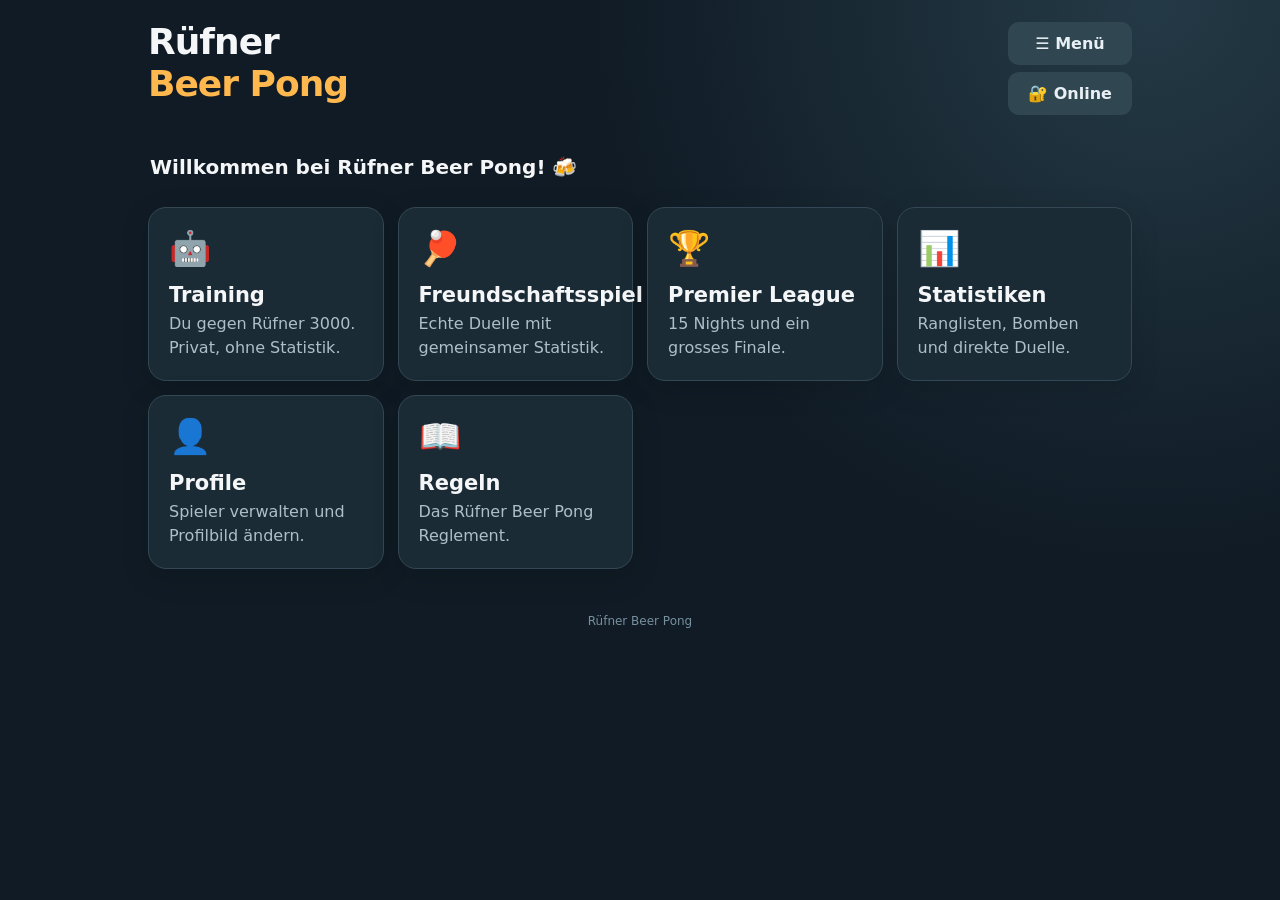
==== index.html @ dce1b036 "Add files via upload" ====
<!doctype html><html lang="de"><head><meta charset="utf-8"><meta name="viewport" content="width=device-width,initial-scale=1,viewport-fit=cover"><meta name="theme-color" content="#101b25"><link rel="manifest" href="manifest.webmanifest"><link rel="icon" href="icon-192.png" type="image/png"><link rel="apple-touch-icon" href="icon-192.png"><title>Rüfner Beer Pong</title><link rel="stylesheet" href="style.css?v=37"></head><body><div id="app"></div><script src="online-config.js"></script><script src="app.js?v=39" defer></script></body></html>
---- style.css ----
:root{font-family:Inter,system-ui,-apple-system,Segoe UI,sans-serif;color:#f4f6f8;background:#101b25}*{box-sizing:border-box}body{margin:0;min-height:100vh;background:radial-gradient(circle at 90% 0%,#243a46 0,transparent 38%),#101b25}button,input,select{font:inherit}button{cursor:pointer;border:0}.shell{max-width:1020px;margin:auto;padding:22px 18px 75px}.top{display:flex;align-items:center;justify-content:space-between;gap:12px;margin-bottom:30px}.brand{font-weight:900;letter-spacing:-1px;font-size:clamp(23px,5vw,36px)}.brand span{color:#ffb84d}.muted{color:#9aadb9}.tiny{font-size:12px}.pill{border:1px solid #3c5260;border-radius:50px;padding:7px 12px;font-size:12px;color:#d5e1e7}.hero{padding:26px;border-radius:22px;background:linear-gradient(125deg,#243d49,#172732);border:1px solid #38515d;margin-bottom:22px}.hero h1{font-size:clamp(28px,5vw,44px);margin:8px 0}.hero p{max-width:580px;line-height:1.5}.eyebrow{font-size:12px;font-weight:800;letter-spacing:2px;color:#ffbf5e;text-transform:uppercase}.grid{display:grid;grid-template-columns:repeat(auto-fit,minmax(230px,1fr));gap:14px}.card{background:#1b2b36;border:1px solid #334854;border-radius:18px;padding:20px;box-shadow:0 8px 30px #0002}.action{text-align:left;color:inherit;transition:transform .15s,border-color .15s;width:100%}.action:hover{transform:translateY(-3px);border-color:#ffb84d}.action .emoji{font-size:34px}.action h3{font-size:21px;margin:15px 0 5px}.action p{color:#afbec7;margin:0;line-height:1.5}.btn{background:#ffb84d;color:#17232a;padding:11px 16px;border-radius:11px;font-weight:800}.btn.secondary{background:#304651;color:#e8f0f5}.btn.danger{background:#65353b;color:#fff}.btn:disabled{opacity:.45;cursor:not-allowed}.row{display:flex;align-items:center;gap:10px;flex-wrap:wrap}.between{justify-content:space-between}.section{margin:24px 0 13px}.section h2{margin:0}.panel{background:#1b2b36;border:1px solid #334854;border-radius:18px;padding:18px;margin:12px 0}.field{display:flex;flex-direction:column;gap:7px;margin:12px 0}.field label{font-size:13px;color:#c0d0d8}.field input,.field select{width:100%;border:1px solid #49606c;background:#101e27;color:white;border-radius:11px;padding:12px}.field input[type=file]{padding:8px}.player{display:flex;gap:9px;align-items:center}.avatar{width:42px;height:42px;display:grid;place-items:center;background:#405763;border-radius:50%;font-weight:800;overflow:hidden;flex:none}.avatar img{width:100%;height:100%;object-fit:cover}.cupfield{position:relative;min-height:265px;background:linear-gradient(145deg,#244d48,#163831);border:1px solid #396c5c;border-radius:20px;margin:14px 0;padding:16px;display:flex;justify-content:center;align-items:center}.cups{position:relative;width:290px;height:230px;max-width:100%}.cup{position:absolute;transform:translate(-50%,-50%);width:47px;height:47px;border-radius:50%;background:#f7d4a5;border:5px solid #f7f4e9;box-shadow:inset 0 0 0 7px #dc714d,0 4px 8px #0005;color:#24323a;font-size:12px;font-weight:900;transition:.15s}.cup:hover{filter:brightness(1.15)}.cup.selected{background:#ffe269;border-color:#ffde5e;box-shadow:0 0 0 4px #ffde5e55}.cup.candidate{box-shadow:0 0 0 5px #f9c44b88;animation:pulse 1s infinite}.cup.pending{border-color:#68e5e3}.cup:disabled{cursor:default;opacity:.8}.score{font-size:28px;font-weight:900}.badge{display:inline-block;padding:5px 9px;border-radius:8px;background:#3a515d;font-size:12px}.notice{padding:12px 14px;background:#2d4852;border-left:3px solid #ffb84d;border-radius:8px;margin:10px 0}.matchgrid{display:grid;grid-template-columns:1fr 1fr;gap:14px}.matchgrid .cupfield{min-height:260px}.matchgrid .cups{transform:scale(.8)}.matchgrid .cup{width:47px;height:47px}.table{width:100%;border-collapse:collapse;font-size:14px}.table th,.table td{text-align:left;padding:12px 8px;border-bottom:1px solid #354955}.table th{color:#9cb2bd;font-size:12px}.table-wrap{overflow:auto}.stat{padding:18px;border-radius:14px;background:#263b46;flex:1;min-width:120px}.stat strong{font-size:25px;display:block}.stat span{font-size:12px;color:#afc0c8}.tabs{display:flex;gap:8px;flex-wrap:wrap;margin:14px 0}.tabs button{padding:10px 12px;border-radius:10px;background:#304550;color:#fff}.tabs button.active{background:#ffb84d;color:#18232b;font-weight:800}details{background:#1c303b;border-radius:12px;padding:14px;margin:8px 0}summary{font-weight:700;cursor:pointer}details p{line-height:1.6;color:#c8d4db}footer{margin-top:45px;color:#77909f;font-size:12px;text-align:center}@keyframes pulse{50%{filter:brightness(1.3)}}@media(max-width:650px){.shell{padding:14px 12px 55px}.matchgrid{grid-template-columns:1fr}.matchgrid .cupfield{min-height:225px}.matchgrid .cups{transform:scale(.85)}.card{padding:16px}.top{margin-bottom:18px}.table{font-size:12px}.table th,.table td{padding:9px 5px}}

/* Spielfeld: beide Dreiecke stehen sich gegenüber, mobil ohne seitliches Scrollen. */
.matchstack{max-width:520px;margin:0 auto;display:flex;flex-direction:column;gap:3px}.matchstack .cupfield{margin:0;min-height:0;height:clamp(155px,24vh,235px);padding:0;touch-action:manipulation}.matchstack .cups{width:290px;height:230px;max-width:none;transform:scale(.68);transform-origin:center center;flex-shrink:0}.matchstack .board-top{transform:scale(.68) rotate(180deg)}.matchstack .board-top .cup{transform:translate(-50%,-50%) rotate(180deg)}.board-label{text-align:center;font-size:13px;color:#c7d8df;font-weight:700;padding:3px}.board-divider{text-align:center;font-size:18px;line-height:20px}.match-notice{font-size:14px}.match-summary{padding:12px}.match-summary .score{font-size:20px}.game-actions{margin-top:12px}.game-actions .btn{font-size:13px;padding:10px 12px}.match-stats{font-size:12px}
@media(max-width:650px){.matchstack .cupfield{height:clamp(150px,23vh,205px)}.matchstack .cups{transform:scale(.58)}.matchstack .board-top{transform:scale(.58) rotate(180deg)}.matchstack .cup{width:47px;height:47px}.match-summary .avatar{width:30px;height:30px}.match-summary .score{font-size:17px}.section:has(+ .match-summary){margin:8px 0}.matchstack .board-label{font-size:12px}.match-notice{margin:7px 0;padding:9px}.match-stats{padding:10px}}

/* V1.3: ein durchgehender Tisch, feste Spielerpositionen, seitliche Steuerung */
.game-screen{max-width:640px;margin:auto}.game-title{margin:6px 0}.game-title h2{font-size:19px}.game-title .btn{padding:7px 11px;font-size:12px}.game-screen .match-summary{margin:5px 0;padding:8px 12px}.game-screen .match-summary .score{font-size:16px}.game-screen .match-notice{margin:6px 0;padding:7px 10px;font-size:12px}.table-with-actions{display:grid;grid-template-columns:minmax(0,1fr) 52px;gap:8px;align-items:center}.matchstack{width:100%;max-width:520px;gap:0;display:flex;position:relative;padding:4px 5px;border:7px solid #845738;border-radius:22px;background:linear-gradient(100deg,#103e40,#175457 47%,#103c3f);box-shadow:inset 0 0 0 2px #b18b5b,0 12px 30px #0006}.matchstack .cupfield{width:100%;height:clamp(150px,27vh,220px);min-height:0;margin:0;padding:0;border:0;border-radius:0;background:transparent}.matchstack .cups{width:290px;height:230px;max-width:none;flex-shrink:0;transform:scale(.62);transform-origin:center}.matchstack .board-top{transform:scale(.62) rotate(180deg)}.matchstack .board-top .cup{transform:translate(-50%,-50%) rotate(180deg)}.table-side-label{text-align:center;color:#f4f6f8;font-weight:800;font-size:12px;padding:2px}.table-middle-line{height:1px;width:75%;margin:auto;background:#c6e1d566}.game-actions{display:flex;flex-direction:column;align-items:stretch;gap:8px;align-self:center}.game-actions .action-icon{padding:10px 4px;font-size:20px;min-width:44px;min-height:44px}.cup.red{background:#ffb2b3;box-shadow:inset 0 0 0 7px #c72f41,0 4px 8px #0005}.cup.blue{background:#a9d4ff;box-shadow:inset 0 0 0 7px #2373d4,0 4px 8px #0005}.cup.candidate{box-shadow:0 0 0 5px #f9c44b99}.cup.pending{border-color:#68e5e3}.rerack-panel{margin:8px 0;padding:12px}.rerack-panel h3{margin:0 0 8px}.formation-grid{display:grid;grid-template-columns:repeat(auto-fit,minmax(90px,1fr));gap:8px;margin:8px 0}.formation-choice{background:#294650;border:2px solid #486a74;border-radius:12px;padding:4px;min-height:78px}.formation-choice svg{display:block;width:100%;height:90px}.formation-choice:hover{border-color:#ffb84d}.game-screen .match-stats{padding:8px;font-size:11px;margin:8px 0}.finish-panel{margin:8px 0}.finish-panel h2{margin:0 0 8px}.finish-panel .btn{margin:4px}
@media(max-width:650px){.shell:has(.game-screen){padding:8px 9px 20px}.shell:has(.game-screen) .top{margin-bottom:8px}.shell:has(.game-screen) .top .brand{font-size:22px}.game-screen .match-summary .avatar{width:26px;height:26px}.matchstack{border-width:5px}.matchstack .cupfield{height:clamp(132px,25vh,188px)}.matchstack .cups{transform:scale(.54)}.matchstack .board-top{transform:scale(.54) rotate(180deg)}.table-with-actions{grid-template-columns:minmax(0,1fr) 46px;gap:5px}.game-actions .action-icon{min-width:40px;min-height:40px;font-size:18px;padding:8px 2px}.game-screen .match-summary .score{font-size:14px}.game-screen .match-summary .player{font-size:12px}}
@media(max-height:740px) and (max-width:650px){.matchstack .cupfield{height:125px}.matchstack .cups{transform:scale(.49)}.matchstack .board-top{transform:scale(.49) rotate(180deg)}.game-screen .match-summary .row{gap:4px}.game-screen .match-notice{padding:5px 8px}}

/* V1.4 – volle Tischbreite: die Bedienung liegt auf der freien Tischfläche. */
.table-with-actions{display:block}
.matchstack{max-width:580px;width:100%;padding-bottom:4px}
.game-actions{position:absolute;left:7px;top:50%;transform:translateY(-50%);z-index:5;display:flex;flex-direction:column;gap:7px;margin:0}
.game-actions .action-icon{min-width:38px;min-height:38px;padding:6px 4px;font-size:19px;background:#183a40d9;border:1px solid #6e9b9d99;color:white;box-shadow:0 2px 6px #0004}
.matchstack .cupfield{height:clamp(175px,28vh,235px)}
.matchstack .cups{transform:scale(.78)}
.matchstack .board-top{transform:scale(.78) rotate(180deg)}
.matchstack .cup{width:50px;height:50px}
@media(max-width:650px){
 .matchstack{border-width:5px}
 .matchstack .cupfield{height:clamp(155px,25vh,205px)}
 .matchstack .cups{transform:scale(.67)}
 .matchstack .board-top{transform:scale(.67) rotate(180deg)}
 .matchstack .cup{width:53px;height:53px}
 .game-actions{left:3px;gap:5px}
 .game-actions .action-icon{min-width:34px;min-height:34px;font-size:17px;padding:4px 2px}
}
@media(max-height:740px) and (max-width:650px){
 .matchstack .cupfield{height:clamp(136px,23vh,170px)}
 .matchstack .cups{transform:scale(.61)}
 .matchstack .board-top{transform:scale(.61) rotate(180deg)}
}

/* V1.5: Spielfeld aufräumen, grosse Becher mit sichtbarem Abstand */
.game-screen{max-width:760px}
.game-screen .match-stats{display:none}
.matchstack{max-width:700px}
.matchstack .cupfield{height:clamp(188px,29vh,258px)}
.matchstack .cups{transform:scale(.89)}
.matchstack .board-top{transform:scale(.89) rotate(180deg)}
.matchstack .cup{width:47px;height:47px;border-width:4px;box-shadow:inset 0 0 0 6px #dc714d,0 4px 8px #0005}
.matchstack .cup.red{box-shadow:inset 0 0 0 6px #c72f41,0 4px 8px #0005}
.matchstack .cup.blue{box-shadow:inset 0 0 0 6px #2373d4,0 4px 8px #0005}
.matchstack .cup.candidate{box-shadow:0 0 0 5px #f9c44b99}
.rerack-backdrop{position:fixed;inset:0;z-index:80;background:#07151cbb;display:grid;place-items:center;padding:16px;overflow:auto}
.rerack-backdrop .rerack-panel{width:min(560px,100%);max-height:90dvh;overflow:auto;margin:0;padding:18px;background:#203640;border:2px solid #6c959b;box-shadow:0 20px 60px #000a}
.rerack-backdrop .rerack-panel h3{font-size:23px;text-align:center;margin:0 0 15px}
.rerack-backdrop .formation-grid{grid-template-columns:repeat(auto-fit,minmax(110px,1fr));gap:12px}
.rerack-backdrop .formation-choice{min-height:105px}
.rerack-backdrop .formation-choice svg{height:110px}
.trick-flash{position:fixed;inset:0;z-index:90;display:grid;place-items:center;pointer-events:none;background:#06151e80;animation:flashEnter .4s ease-out both}
.trick-flash-inner{text-align:center;padding:24px 20px;width:min(95vw,580px);border-radius:24px;background:linear-gradient(135deg,#2a1c42ee,#53351bee);border:3px solid #ffd06a;box-shadow:0 0 50px #ffc64e77;animation:trickGlow 1.1s ease-in-out infinite alternate}
.trick-flash-title{font-size:clamp(34px,9vw,66px);font-weight:1000;color:#ffe18b;text-shadow:0 0 22px #ffb84d;letter-spacing:1px}
.trick-flash-task{font-size:clamp(23px,6vw,39px);font-weight:900;color:white;margin-top:14px}
@keyframes flashEnter{from{opacity:0;transform:scale(.92)}to{opacity:1;transform:scale(1)}}
@keyframes trickGlow{from{box-shadow:0 0 25px #ffbd4877}to{box-shadow:0 0 65px #ffd86ccc}}
@media(max-width:650px){
 .game-screen .match-notice{font-size:12px}
 .matchstack .cupfield{height:clamp(163px,26vh,210px)}
 .matchstack .cups{transform:scale(.74)}
 .matchstack .board-top{transform:scale(.74) rotate(180deg)}
 .matchstack .cup{width:47px;height:47px}
 .rerack-backdrop .formation-grid{grid-template-columns:repeat(2,minmax(0,1fr))}
}
@media(max-width:370px){.matchstack .cups{transform:scale(.67)}.matchstack .board-top{transform:scale(.67) rotate(180deg)}}
@media(max-height:740px) and (max-width:650px){.matchstack .cupfield{height:clamp(145px,24vh,185px)}}

/* V1.6: COM-Trickshot-Auswahl immer über dem Spielfeld */
.trick-choice-backdrop{position:fixed;inset:0;z-index:110;background:rgba(3,12,18,.84);display:grid;place-items:center;padding:14px;overscroll-behavior:contain}
.trick-choice-modal{width:min(540px,100%);max-height:calc(100dvh - 28px);overflow:auto;background:linear-gradient(155deg,#18363d,#0d202b);border:2px solid #d6aa55;border-radius:20px;padding:20px;box-shadow:0 20px 80px #000b;text-align:center}
.trick-choice-title{font-size:clamp(24px,6vw,38px);font-weight:900;color:#ffdd85;text-shadow:0 0 24px #ffb93a99}
.trick-choice-modal p{margin:8px 0 18px}
.trick-choice-grid{display:grid;grid-template-columns:repeat(2,minmax(0,1fr));gap:10px}
.trick-choice-grid .btn{white-space:normal;min-height:52px;padding:10px 7px}
@media(max-width:380px){.trick-choice-modal{padding:12px}.trick-choice-grid{gap:6px}.trick-choice-grid .btn{font-size:13px;min-height:46px}}
/* V3.0 – kompakte Statistik auf dem Smartphone */
.compact-stats{width:100%;table-layout:fixed}
.compact-stats th:first-child,.compact-stats td:first-child{width:43%;text-align:left}
.compact-stats th:not(:first-child),.compact-stats td:not(:first-child){text-align:center}
.compact-stats td,.compact-stats th{padding:12px 6px}
.compact-stats td .btn{max-width:100%;white-space:normal;overflow-wrap:anywhere;text-align:left;padding:10px 8px;font-size:clamp(11px,3vw,14px)}
@media(max-width:440px){.compact-stats th,.compact-stats td{font-size:12px;padding:9px 3px}.compact-stats td .btn{font-size:12px}}

/* V3.1: kompakte Startseite, grosse gut erreichbare 3D-Becher */
.welcome-mini{display:flex;align-items:center;gap:12px;margin:0 0 18px;padding:10px 2px;font-size:clamp(16px,4vw,20px)}
.welcome-mini .avatar{width:38px;height:38px}
/* Dunkler, breiter Spieltisch ohne Mittelspalt. */
.game-screen{max-width:780px}
.matchstack{max-width:740px;padding:7px 4px;border:5px solid #546a7b;border-radius:24px;background:repeating-linear-gradient(143deg,rgba(72,112,143,.12) 0 13px,transparent 13px 31px),linear-gradient(145deg,#152b43,#101d33 55%,#1a344a);box-shadow:inset 0 0 0 2px #a4b4c066,0 14px 34px #0009}
.matchstack .cupfield{height:clamp(245px,34vh,300px);overflow:visible}
.matchstack .cups{transform:scale(1.10)}
.matchstack .board-top{transform:scale(1.10) rotate(180deg)}
.matchstack .cup{width:53px;height:60px;border:0;border-radius:0;background:transparent!important;box-shadow:none!important;overflow:visible;isolation:isolate;touch-action:manipulation;filter:drop-shadow(0 6px 4px #0008)}
.matchstack .cup::before{content:"";position:absolute;z-index:0;left:3px;right:3px;top:10px;bottom:2px;clip-path:polygon(0 0,100% 0,85% 100%,15% 100%);background:linear-gradient(90deg,#6f1529,#ed5665 26%,#d52243 64%,#79172b);border-radius:0 0 9px 9px}
.matchstack .cup::after{content:"";position:absolute;z-index:1;left:1px;right:1px;top:3px;height:24px;border-radius:50%;border:5px solid #ffd5d7;background:radial-gradient(ellipse at 50% 53%,#631522 0 56%,#b92a3c 62%,#e65768 100%);box-shadow:0 2px 2px #0005}
.matchstack .cup.blue::before{background:linear-gradient(90deg,#113b83,#4da7ff 27%,#1b71d9 64%,#0c3c87)}
.matchstack .cup.blue::after{border-color:#d5ecff;background:radial-gradient(ellipse at 50% 53%,#103d7d 0 56%,#286fc6 62%,#6db5ff 100%)}
.matchstack .cup.candidate{filter:drop-shadow(0 0 8px #ffd458) drop-shadow(0 5px 3px #0008)}
.matchstack .cup.pending{filter:drop-shadow(0 0 9px #6af9f1)}
.matchstack .cup.selected{filter:drop-shadow(0 0 9px #ffeb59)}
.matchstack .cup:disabled{opacity:.94}
.game-actions .undo-icon{font-size:30px;font-weight:900;min-height:52px;min-width:52px;border:2px solid #e8f2f6}
.table-middle-line{background:transparent}
@media(max-width:650px){
 .shell:has(.game-screen){padding-left:5px;padding-right:5px}
 .matchstack{border-width:4px;padding:4px 2px}
 .matchstack .cupfield{height:clamp(218px,31vh,280px)}
 .matchstack .cups{transform:scale(1)}
 .matchstack .board-top{transform:scale(1) rotate(180deg)}
 .matchstack .cup{width:53px;height:60px}
 .game-actions{left:2px}
 .game-actions .undo-icon{font-size:27px;min-width:43px;min-height:47px}
 .compact-stats th,.compact-stats td{padding:8px 2px}
 .compact-stats td .btn{font-size:11px;padding:8px 4px}
}
@media(max-width:355px){.matchstack .cups{transform:scale(.91)}.matchstack .board-top{transform:scale(.91) rotate(180deg)}}
@media(max-height:720px) and (max-width:650px){.matchstack .cupfield{height:clamp(200px,29vh,240px)}}

/* V3.3 – Spielfeld nach der Lieblingsskizze: zwei vollständige Pyramiden. */
.shell.shell-game{padding:0!important;max-width:100%;}
.shell-game .game-screen{width:100%;max-width:700px;margin:0 auto;}
.game-screen .table-with-actions{display:block!important;}
.game-screen .matchstack{box-sizing:border-box;position:relative;display:flex;flex-direction:column;gap:0;width:100%;max-width:700px;margin:0 auto;padding:0 4px;border:4px solid #50677b;border-radius:0;background:repeating-linear-gradient(145deg,#172b40 0 36px,#132438 36px 74px);box-shadow:inset 0 0 0 2px #92abc233,0 8px 25px #0007;overflow:hidden;}
.game-screen .matchstack .cupfield{height:clamp(235px,37dvh,350px)!important;min-height:0!important;flex:none;background:transparent;border:0;margin:0;padding:0;display:flex;align-items:center;justify-content:center;overflow:visible;}
.game-screen .matchstack .cups{width:290px;height:230px;max-width:none;flex-shrink:0;transform:scale(var(--cup-scale,1.07))!important;transform-origin:center;}
.game-screen .matchstack .board-top{transform:scale(var(--cup-scale,1.07)) rotate(180deg)!important;}
.game-screen .matchstack .board-top .cup{transform:translate(-50%,-50%) rotate(180deg)!important;}
.game-screen .matchstack .board-bottom .cup{transform:translate(-50%,-50%)!important;}
.game-screen .matchstack .cup{box-sizing:border-box;position:absolute;width:49px!important;height:67px!important;border:0!important;border-radius:0!important;background:transparent!important;box-shadow:none!important;filter:drop-shadow(0 5px 4px #0008);overflow:visible;opacity:1!important;touch-action:manipulation;transition:filter .15s;}
.game-screen .matchstack .cup::before{content:"";position:absolute;top:13px;bottom:1px;left:3px;right:3px;z-index:0;clip-path:polygon(0 0,100% 0,84% 100%,16% 100%);border-radius:0 0 9px 9px;background:linear-gradient(90deg,#651323,#e94e62 27%,#ce2740 69%,#751728);}
.game-screen .matchstack .cup::after{content:"";position:absolute;top:2px;left:0;right:0;height:23px;z-index:1;border:5px solid #ffd5d8;border-radius:50%;background:radial-gradient(ellipse at center,#64111e 0 56%,#a52235 65%,#e84c63 100%);box-shadow:0 2px 3px #0007,inset 0 1px 3px #0008;}
.game-screen .matchstack .cup.blue::before{background:linear-gradient(90deg,#0b3474,#50a7ff 28%,#1e75d8 67%,#0b377e);}
.game-screen .matchstack .cup.blue::after{border-color:#d6efff;background:radial-gradient(ellipse at center,#0d397a 0 56%,#2065b6 65%,#68b6ff 100%);}
.game-screen .matchstack .cup.candidate{filter:drop-shadow(0 0 9px #ffcf54) drop-shadow(0 5px 4px #0008);}
.game-screen .matchstack .cup.pending{filter:drop-shadow(0 0 9px #6af9f1);}
.game-screen .matchstack .cup:focus-visible{outline:3px solid #fff;outline-offset:4px;}
.game-screen .table-side-label{z-index:4;position:relative;display:flex;align-items:center;gap:9px;justify-content:flex-start;min-height:61px;padding:8px 64px 8px 16px;background:transparent!important;border:0!important;font-size:clamp(16px,4.2vw,22px);text-align:left;color:#e9f3fa;text-shadow:0 2px 6px #000a;}
.game-screen .table-side-label .avatar{width:43px;height:43px;flex:none;}
.game-screen .table-side-label .player-label{min-width:0;display:flex;flex-wrap:wrap;align-items:baseline;gap:4px;}
.game-screen .table-side-label strong{overflow:hidden;text-overflow:ellipsis;white-space:nowrap;}
.game-screen .table-side-label .throw-count{font-size:clamp(12px,3vw,16px);font-weight:600;color:#d7e7f4;}
.game-screen .table-side-label.player-top.is-active{color:#ff7d91;text-shadow:0 0 12px #ff3e69,0 0 25px #ff3e6966;}
.game-screen .table-side-label.player-bottom.is-active{color:#7dc8ff;text-shadow:0 0 12px #319dff,0 0 25px #319dff66;}
.game-screen .table-middle-line{height:0!important;}
.game-screen .game-actions{position:absolute;z-index:30;top:50%;left:7px;transform:translateY(-50%);display:flex;flex-direction:column;gap:8px;pointer-events:auto;}
.game-screen .game-actions .action-icon{width:clamp(42px,11vw,52px);height:clamp(42px,11vw,52px);min-width:0;min-height:0;padding:0;border:2px solid #87a9c4;border-radius:14px;background:#1c3349e8;color:white;font-size:22px;box-shadow:0 0 10px #58a7e544,0 4px 10px #0007;}
.game-screen .game-actions .undo-icon{font-size:29px;border-color:#d9edff;box-shadow:0 0 13px #91cbff77;}
.game-screen .game-actions .action-icon:nth-child(2){border-color:#79c0ff;box-shadow:0 0 12px #5db5ff66;}
.game-screen .game-actions .action-icon:nth-child(3){border-color:#d1a0ff;box-shadow:0 0 12px #c287ff66;}
.game-screen .game-actions .action-icon:active{filter:brightness(1.5);}
.game-screen .game-exit{position:absolute;z-index:31;right:10px;top:10px;width:44px;height:44px;border:2px solid #7291a9;border-radius:50%;background:#243a50de;color:white;font-size:27px;}
.game-screen .fullscreen-status{position:absolute;z-index:35;left:50%;top:50%;transform:translate(-50%,-50%);width:max-content;max-width:72%;padding:7px 11px;border-radius:24px;background:#081a2cdd;color:#e9f3fa;text-align:center;font-size:12px;pointer-events:none;}
.game-screen .finish-panel{margin:8px;}
@media(max-width:650px){.game-screen .matchstack{--cup-scale:clamp(.82,calc((100vw - 24px)/320px),1.15);}.game-screen .table-side-label{min-height:57px;padding-left:12px;}.game-screen .matchstack .cupfield{height:clamp(220px,36dvh,330px)!important;}}
@media(max-width:360px){.game-screen .matchstack{--cup-scale:.85;}.game-screen .game-actions{left:3px;}}
@media(max-height:700px) and (max-width:650px){.game-screen .matchstack .cupfield{height:clamp(195px,34dvh,260px)!important;}}

/* V3.5: Aufrechte rote Becher, aktive Namen und Wurftext als eine Neonzeile. */
.game-screen .matchstack .board-top .cup{transform:translate(-50%,-50%)!important;}
.game-screen .table-side-label .player-label{display:flex;align-items:center;min-width:0;flex:1;}
.game-screen .table-side-label .player-status{display:inline-flex;align-items:baseline;gap:5px;min-width:0;max-width:100%;white-space:nowrap;}
.game-screen .table-side-label .player-status strong{flex:0 1 auto;min-width:0;overflow:hidden;text-overflow:ellipsis;}
.game-screen .table-side-label .throw-count{display:inline;flex:none;font-weight:800;font-size:clamp(12px,3.2vw,17px);color:inherit;}
.game-screen .table-side-label.player-top.is-active .player-status,
.game-screen .table-side-label.player-top.is-active .throw-count{color:#ff8ca1!important;text-shadow:0 0 7px #ff426c,0 0 17px #ff426c,0 0 28px #ff426c88;}
.game-screen .table-side-label.player-bottom.is-active .player-status,
.game-screen .table-side-label.player-bottom.is-active .throw-count{color:#7dc8ff!important;text-shadow:0 0 7px #319dff,0 0 17px #319dff,0 0 28px #319dff88;}
.game-screen .table-side-label.is-active .player-status strong{color:inherit;text-shadow:inherit;}
.game-screen .table-side-label:not(.is-active) .player-status{color:#e9f3fa;text-shadow:0 2px 6px #000a;}
@media(max-width:390px){.game-screen .table-side-label .player-status{gap:3px}.game-screen .table-side-label strong{font-size:clamp(14px,4vw,18px)}.game-screen .table-side-label .throw-count{font-size:clamp(11px,3vw,14px)}}

/* V3.6 – volle Smartphone-Hoehe, aufrechte Becher, einheitlicher Neon-Status. */
.game-screen .matchstack{height:calc(100dvh - 8px);min-height:620px;max-height:none;--cup-scale:1.22;}
.game-screen .matchstack .cupfield{height:auto!important;min-height:0!important;flex:1 1 0;overflow:visible;}
/* Die obere Pyramide wird durch gespiegelte Y-Koordinaten gezeichnet, NICHT durch Drehen der Becher. */
.game-screen .matchstack .board-top{transform:scale(var(--cup-scale))!important;}
.game-screen .matchstack .board-top .cup{transform:translate(-50%,-50%)!important;}
.game-screen .table-side-label{flex:none;min-height:68px;}
.game-screen .table-side-label.is-active .avatar{border:3px solid #82caff;box-shadow:0 0 0 2px #78caff55,0 0 14px #44b4ff,0 0 26px #44b4ff66;}
.game-screen .table-side-label.player-top.is-active .avatar{border-color:#ff8299;box-shadow:0 0 0 2px #ff829955,0 0 14px #ff416e,0 0 26px #ff416e66;}
.game-screen .table-side-label.is-active .player-status,.game-screen .table-side-label.is-active .player-status strong,.game-screen .table-side-label.is-active .throw-count{font-weight:800!important;color:inherit!important;text-shadow:inherit!important;background:transparent!important;-webkit-text-fill-color:currentColor!important;}
.game-screen .table-side-label.player-bottom.is-active .player-status,.game-screen .table-side-label.player-bottom.is-active .player-status strong,.game-screen .table-side-label.player-bottom.is-active .throw-count{color:#7dc8ff!important;text-shadow:0 0 7px #319dff,0 0 17px #319dff,0 0 28px #319dff88!important;}
.game-screen .table-side-label.player-top.is-active .player-status,.game-screen .table-side-label.player-top.is-active .player-status strong,.game-screen .table-side-label.player-top.is-active .throw-count{color:#ff8ca1!important;text-shadow:0 0 7px #ff426c,0 0 17px #ff426c,0 0 28px #ff426c88!important;}
@media(max-width:650px){
 .game-screen .matchstack{--cup-scale:clamp(.86,calc((100vw - 20px)/300px),1.32);height:calc(100dvh - 8px);min-height:0;}
 .game-screen .matchstack .cupfield{height:auto!important;min-height:0!important;flex:1 1 0;}
 .game-screen .table-side-label{min-height:64px;}
}
@media(max-width:360px){.game-screen .matchstack{--cup-scale:clamp(.8,calc((100vw - 20px)/310px),1.1);}}
@media(max-height:700px) and (max-width:650px){.game-screen .matchstack .cupfield{height:auto!important;min-height:0!important;}}

/* V3.7: only status text glows; never a rectangular highlight. */
.game-screen .table-side-label.is-active .player-status,.game-screen .table-side-label.is-active .player-status strong,.game-screen .table-side-label.is-active .throw-count{background:none!important;box-shadow:none!important;filter:none!important;outline:0!important;}
.game-screen .table-side-label.is-active .player-status strong{display:inline!important;padding:0!important;border:0!important;border-radius:0!important;}
/* Trickshot flash catches and dismisses the next tap; it must not register a throw. */
.trick-flash{pointer-events:auto!important;cursor:pointer;touch-action:manipulation;}
/* Profile pictures in the online ranking and individual statistics. */
.compact-stats td .btn{display:inline-flex;align-items:center;gap:8px;text-align:left;}
.compact-stats td .avatar{width:33px;height:33px;flex:none;}
.player-stats-heading{display:flex;align-items:center;gap:10px;}
.player-stats-heading .avatar{width:48px;height:48px;}


/* V3.8 – Neon nur auf den Buchstaben, niemals auf dem Namensbereich. */
.game-screen .table-side-label.is-active,
.game-screen .table-side-label.is-active .player-label,
.game-screen .table-side-label.is-active .player-status {
  text-shadow:none!important;
  box-shadow:none!important;
  filter:none!important;
  background:transparent!important;
  outline:none!important;
}
.game-screen .table-side-label.is-active .player-status strong,
.game-screen .table-side-label.is-active .throw-count {
  display:inline!important;
  background:transparent!important;
  border:0!important;
  outline:0!important;
  box-shadow:none!important;
  filter:none!important;
  padding:0!important;
}
.game-screen .table-side-label.player-top.is-active .player-status strong,
.game-screen .table-side-label.player-top.is-active .throw-count {
  color:#ff8ca1!important;
  text-shadow:0 0 7px #ff426c,0 0 17px #ff426c,0 0 28px #ff426c88!important;
}
.game-screen .table-side-label.player-bottom.is-active .player-status strong,
.game-screen .table-side-label.player-bottom.is-active .throw-count {
  color:#7dc8ff!important;
  text-shadow:0 0 7px #319dff,0 0 17px #319dff,0 0 28px #319dff88!important;
}

/* V3.9: Der rechteckige Neon-Rand entsteht durch abgeschnittenen text-shadow.
   Die Namensschrift darf ihren Leuchtschein ausserhalb der Textbox zeichnen. */
.game-screen .table-side-label .player-status strong {
  overflow:visible!important;
  text-overflow:clip!important;
}

/* V4.0: Siegeranzeige mittig ueber dem Spielfeld, alle Aktionen direkt im Overlay. */
.game-screen .victory-overlay{position:fixed;inset:0;z-index:120;display:flex;align-items:center;justify-content:center;padding:18px;background:rgba(4,13,26,.72);backdrop-filter:blur(3px);}
.game-screen .victory-card{width:min(440px,100%);padding:28px 20px;text-align:center;border:2px solid #ffcf69;border-radius:22px;background:linear-gradient(155deg,#203c55,#102236);box-shadow:0 0 24px #ffc45c77,0 16px 50px #000a;animation:victoryAppear .28s ease-out both;}
.game-screen .victory-trophy{font-size:56px;line-height:1.2;filter:drop-shadow(0 0 12px #ffcf70);}
.game-screen .victory-card h2{margin:12px 0;color:#ffe39a;font-size:clamp(25px,7vw,37px);text-shadow:0 0 12px #ffc45b,0 0 28px #ffc45b77;overflow-wrap:anywhere;}
.game-screen .victory-card p{color:#c8d9e6;font-size:14px;}
.game-screen .victory-buttons{display:flex;flex-direction:column;gap:10px;margin-top:20px;}
.game-screen .victory-buttons .btn{width:100%;min-height:48px;}
@keyframes victoryAppear{from{opacity:0;transform:scale(.9)}to{opacity:1;transform:scale(1)}}

/* V4.2: Einheitliche Hinweise und Bestätigungen statt Browser-Pop-ups. */
.app-dialog-backdrop{position:fixed;inset:0;z-index:250;display:grid;place-items:center;background:#06131de0;padding:16px;}
.app-dialog-card{width:min(440px,100%);border:2px solid #83b7dc;border-radius:20px;background:linear-gradient(150deg,#203a4d,#101e2d);box-shadow:0 0 35px #319dff44,0 24px 65px #000b;text-align:center;padding:24px 20px;color:#f4f6f8;}
.app-dialog-icon{font-size:38px;margin-bottom:8px;}
.app-dialog-card h2{margin:0 0 12px;font-size:clamp(23px,5vw,30px);color:#a6d8ff;text-shadow:0 0 14px #319dff66;}
.app-dialog-card p{white-space:pre-line;line-height:1.5;color:#d7e7f4;margin:0 0 22px;overflow-wrap:anywhere;}
.app-dialog-buttons{display:flex;flex-direction:column;gap:10px;}
.app-dialog-buttons .btn{width:100%;min-height:46px;}

/* V4.5 – Online-Spielerprofile */
.profile-directory{display:grid;grid-template-columns:repeat(auto-fit,minmax(240px,1fr));gap:12px;margin:16px 0}
.profile-list-card{display:flex;align-items:center;gap:14px;width:100%;padding:16px;background:#1b2b36;border:1px solid #334854;border-radius:16px;color:#f4f6f8;text-align:left}
.profile-list-card:hover,.profile-list-card:focus-visible{border-color:#ffb84d}
.profile-list-card .avatar{width:55px;height:55px}
.profile-list-name{font-size:17px;font-weight:800;flex:1}
.profile-list-arrow{font-size:30px;color:#ffb84d}
.profile-detail{text-align:center;max-width:620px;margin:16px auto}
.profile-photo-button{display:flex;flex-direction:column;align-items:center;gap:8px;margin:4px auto 12px;background:none;color:#aebfc8}
.profile-photo-button .avatar{width:118px;height:118px;font-size:42px;border:3px solid #ffb84d}
.profile-photo-button small{font-size:12px}
.profile-status{text-align:left;background:#263b46;border-radius:14px;padding:16px;margin:18px 0;overflow-wrap:anywhere}
.profile-status p{white-space:pre-wrap;line-height:1.5;margin-bottom:0}
.profile-detail .field{text-align:left}
.profile-detail textarea{width:100%;background:#101e27;color:#fff;border:1px solid #49606c;border-radius:11px;padding:12px;font:inherit;resize:vertical}
.profile-zoom-overlay{position:fixed;inset:0;z-index:9999;background:#000e;display:flex;align-items:center;justify-content:center;padding:30px}
.profile-zoom-overlay img{max-width:95vw;max-height:85vh;object-fit:contain;border-radius:12px}
.profile-zoom-close{position:absolute;right:18px;top:15px;color:#fff;background:#304651;border-radius:50%;width:44px;height:44px;font-size:22px}
.profile-zoom-placeholder{font-size:100px;font-weight:900}

/* V4.6 – kompakte Navigation und aufgeräumte Spielerprofile */
.top{align-items:flex-start}
.top-actions{display:flex;flex-direction:column;align-items:stretch;gap:7px;flex-shrink:0}
.top-actions .btn{text-align:center;text-decoration:none;white-space:nowrap;min-width:112px}
@media(max-width:650px){.top .brand{font-size:clamp(20px,5.5vw,28px);line-height:1.2;padding-top:5px;min-width:0}.top-actions .btn{padding:9px 10px;font-size:13px;min-width:105px}}
.profile-status{text-align:center;margin:12px 0 18px;padding:12px 14px}
.profile-status:empty{display:none}
.profile-status p{margin:0}
.profile-edit-buttons{display:flex;justify-content:center;gap:10px;flex-wrap:wrap;margin-top:15px}
.profile-status-editor textarea{width:100%;box-sizing:border-box;background:#101e27;color:#fff;border:1px solid #49606c;border-radius:11px;padding:12px;font:inherit;resize:vertical;margin:10px 0 18px}

/* V4.7: Mobile-Kopfbereich und reduzierte Spielerstatistik */
.top .brand{display:flex;align-items:flex-start;gap:5px;line-height:1.1;}
.top .brand-lines{display:flex;flex-direction:column;align-items:flex-start;gap:2px;color:#f4f6f8;}
.top .brand-lines .brand-main{color:#f4f6f8;}
.top .brand-lines .brand-accent{color:#ffb84d;}
.top-actions .btn{padding:12px 16px;min-width:124px;font-size:16px;}
@media(max-width:650px){.top .brand{font-size:clamp(19px,5vw,27px);letter-spacing:-.7px;}.top-actions .btn{padding:12px 12px;min-width:116px;font-size:15px;}}
.compact-stats td .stats-player-link{display:inline-flex;align-items:center;gap:8px;background:transparent!important;border:0!important;box-shadow:none!important;color:#f4f6f8;font-weight:750;text-align:left;padding:0!important;margin:0;max-width:100%;min-width:0;font-size:inherit;}
.compact-stats td .stats-player-link span:last-child{min-width:0;overflow-wrap:anywhere;}
.compact-stats td .stats-player-link:hover span:last-child{text-decoration:underline;}
.compact-stats td .stats-player-link .avatar{width:33px;height:33px;flex:none;}
.stats-back-row{display:flex;justify-content:flex-end;margin:2px 0 12px;}
.stats-back-row .btn{font-size:13px;padding:7px 11px;}
.player-stats-intro{margin-top:18px;}
.player-stats-heading{gap:10px;}
.stats-avatar-zoom{display:inline-flex;align-items:center;justify-content:center;padding:0;background:transparent;border:0;border-radius:50%;flex:none;}
.stats-avatar-zoom .avatar{width:48px;height:48px;}
.player-stats-status{margin:12px 0 0;white-space:pre-wrap;overflow-wrap:anywhere;color:#dbe7ed;font-size:16px;line-height:1.45;}

/* V4.7.1 – Logo auf Mobilgeraeten nutzt die freie Flaeche links */
@media(max-width:650px){.top .brand{font-size:clamp(27px,8.2vw,38px);letter-spacing:-1px;line-height:1.07;flex:1 1 auto;min-width:0}.top .brand-lines{gap:3px}.top-actions{flex:0 0 auto}}

/* V4.7.2 – Wortmarke ohne Emoji, maximaler Platz links; Navigation unveraendert */
.top .brand{gap:0;min-width:0;flex:1 1 auto;}
.top .brand-lines{min-width:0;}
@media(max-width:650px){
  .top{gap:8px;}
  .top .brand{font-size:clamp(32px, 9.4vw, 46px);letter-spacing:-1.4px;line-height:1.02;padding-top:3px;}
  .top .brand-lines{gap:4px;}
  .top-actions{flex:0 0 auto;}
}
@media(max-width:370px){.top .brand{font-size:clamp(28px, 8.6vw, 35px);}}

/* V4.7.3 – Wortmarke fuellt die Hoehe der rechten Menue/Admin-Spalte.
   Nur Layout; keine Daten- oder Spielaenderungen. */
@media (max-width:650px){
  .top{align-items:stretch;}
  .top .brand{align-self:stretch;display:flex;align-items:stretch;padding-top:0;font-size:clamp(38px,10.5vw,48px);line-height:1;letter-spacing:-1.6px;}
  .top .brand-lines{display:flex;flex-direction:column;justify-content:space-between;gap:0;padding:1px 0 3px;}
}
@media (max-width:370px){
  .top .brand{font-size:clamp(31px,9.2vw,38px);letter-spacing:-1.4px;}
}

/* V4.7.4 – Logo-Zeilen wieder dicht beieinander, etwas groesser.
   Ausschliesslich Darstellung; Menue/Admin und Daten unveraendert. */
@media(max-width:650px){
  .top .brand{align-self:flex-start;align-items:flex-start;font-size:clamp(39px,10.9vw,52px);line-height:.98;letter-spacing:-1.8px;padding-top:0;}
  .top .brand-lines{justify-content:flex-start;gap:0;padding:0;}
}
@media(max-width:370px){
  .top .brand{font-size:clamp(32px,9.3vw,41px);letter-spacing:-1.5px;}
}

/* V4.7.5 – Schrift vergroessert, Zeilen bleiben zusammen; nur Mobil-Logo. */
@media(max-width:650px){
  .top .brand{font-size:clamp(43px,12vw,56px);line-height:.98;letter-spacing:-2px;}
  .top .brand-lines{justify-content:flex-start;gap:0;}
}
@media(max-width:390px){
  .top .brand{font-size:clamp(37px,10.7vw,46px);letter-spacing:-1.7px;}
}
/* Island: nur bei einem wirklich alleinstehenden gegnerischen Becher aktiv. */
.game-actions .island-action:disabled{opacity:.33;filter:grayscale(1);cursor:not-allowed;}
.game-actions .island-action.island-on{background:#ffbb55;color:#14252c;box-shadow:0 0 0 3px rgba(255,187,85,.35),0 0 20px rgba(255,187,85,.45);}
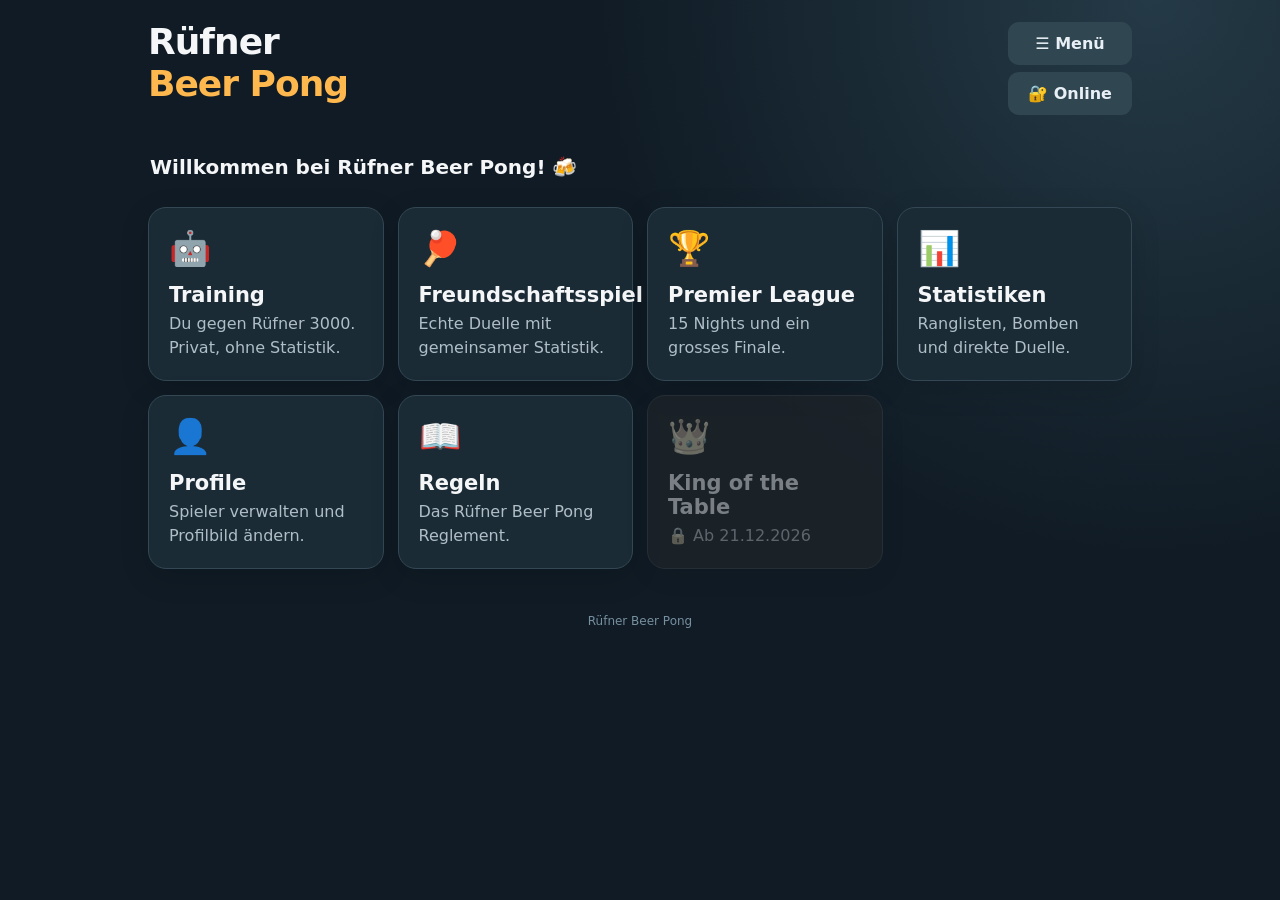
==== commit d3bdefba: "Add files via upload" ====
--- a/index.html
+++ b/index.html
@@ -1 +1 @@
-<!doctype html><html lang="de"><head><meta charset="utf-8"><meta name="viewport" content="width=device-width,initial-scale=1,viewport-fit=cover"><meta name="theme-color" content="#101b25"><link rel="manifest" href="manifest.webmanifest"><link rel="icon" href="icon-192.png" type="image/png"><link rel="apple-touch-icon" href="icon-192.png"><title>Rüfner Beer Pong</title><link rel="stylesheet" href="style.css?v=37"></head><body><div id="app"></div><script src="online-config.js"></script><script src="app.js?v=39" defer></script></body></html>
+<!doctype html><html lang="de"><head><meta charset="utf-8"><meta name="viewport" content="width=device-width,initial-scale=1,viewport-fit=cover"><meta name="theme-color" content="#101b25"><link rel="manifest" href="manifest.webmanifest"><link rel="icon" href="icon-192.png" type="image/png"><link rel="apple-touch-icon" href="icon-192.png"><title>Rüfner Beer Pong</title><link rel="stylesheet" href="style.css?v=42"></head><body><div id="app"></div><script src="online-config.js"></script><script src="app.js?v=42" defer></script></body></html>
--- a/style.css
+++ b/style.css
@@ -356,3 +356,6 @@
 /* Island: nur bei einem wirklich alleinstehenden gegnerischen Becher aktiv. */
 .game-actions .island-action:disabled{opacity:.33;filter:grayscale(1);cursor:not-allowed;}
 .game-actions .island-action.island-on{background:#ffbb55;color:#14252c;box-shadow:0 0 0 3px rgba(255,187,85,.35),0 0 20px rgba(255,187,85,.45);}
+
+/* King-of-the-Table-Vorschau für reguläre Spieler */
+.kot-locked{opacity:.46;filter:grayscale(.8);cursor:not-allowed!important;pointer-events:none;}
